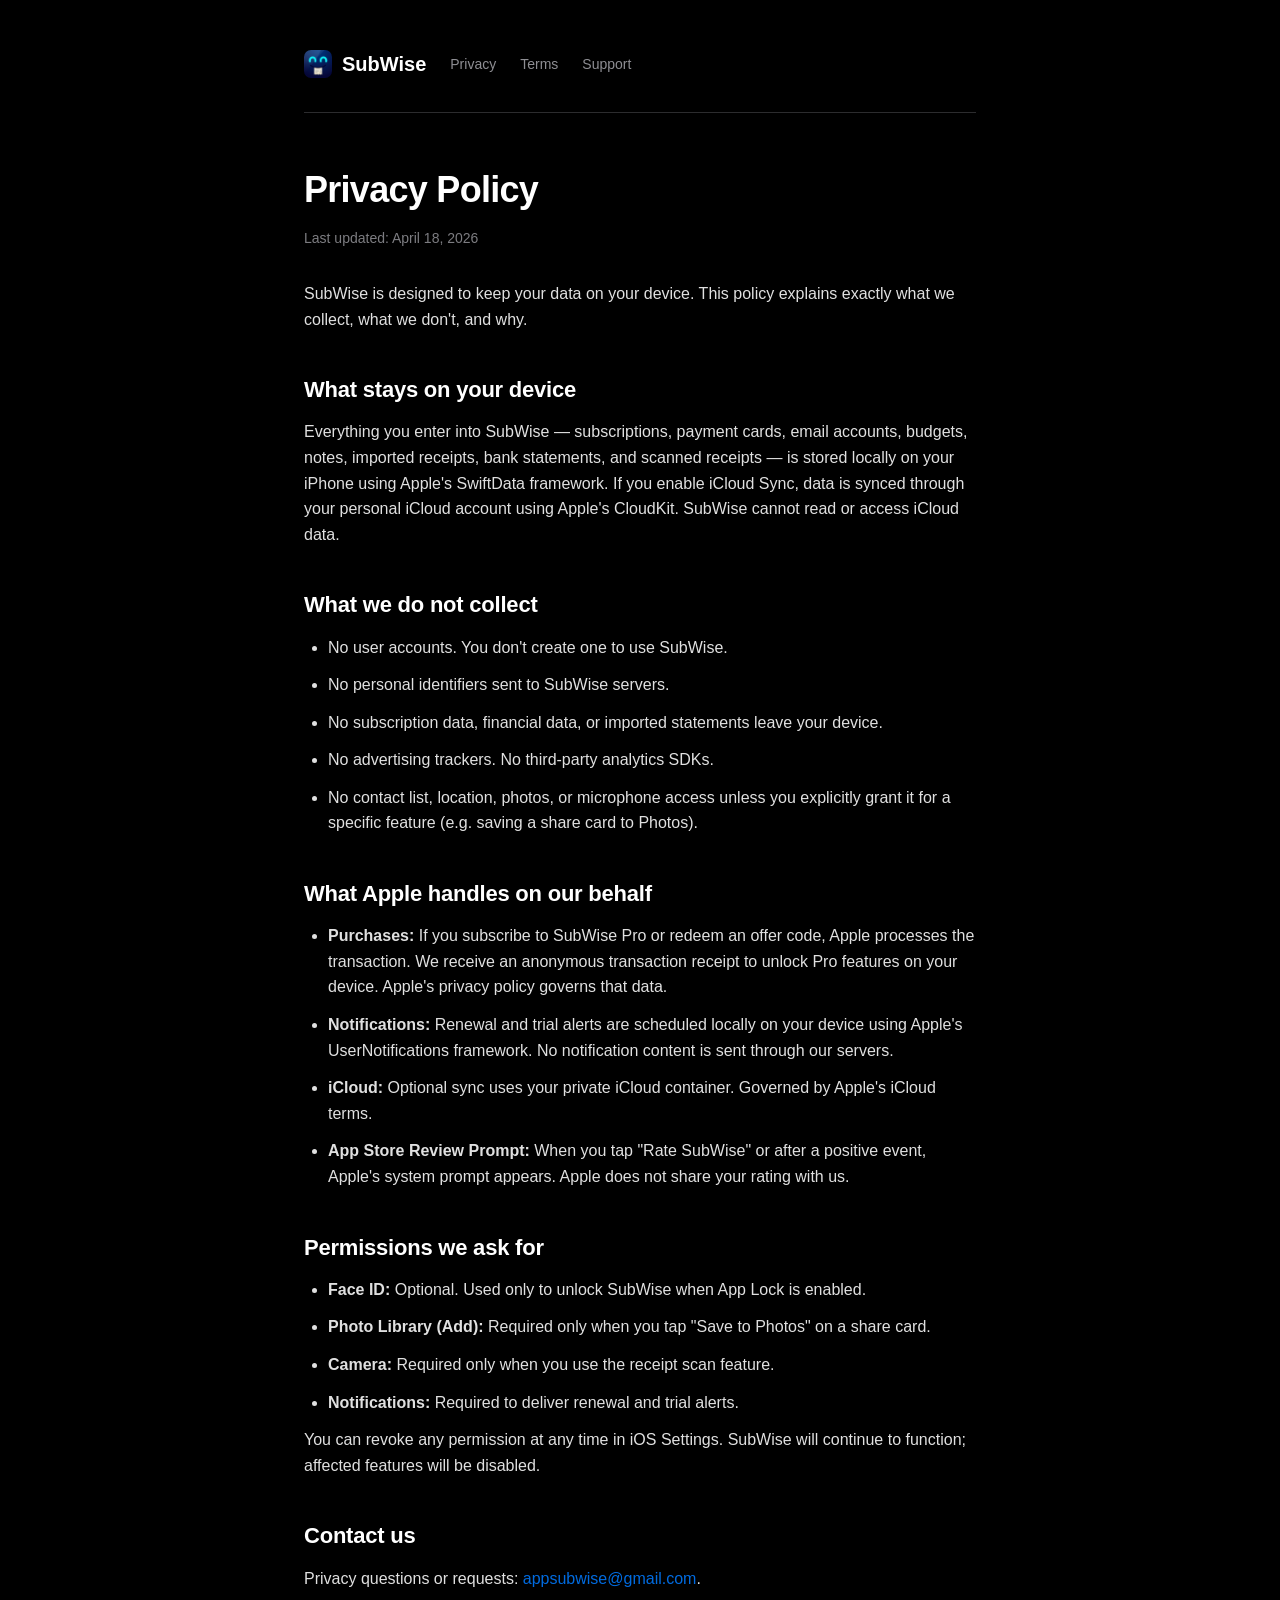
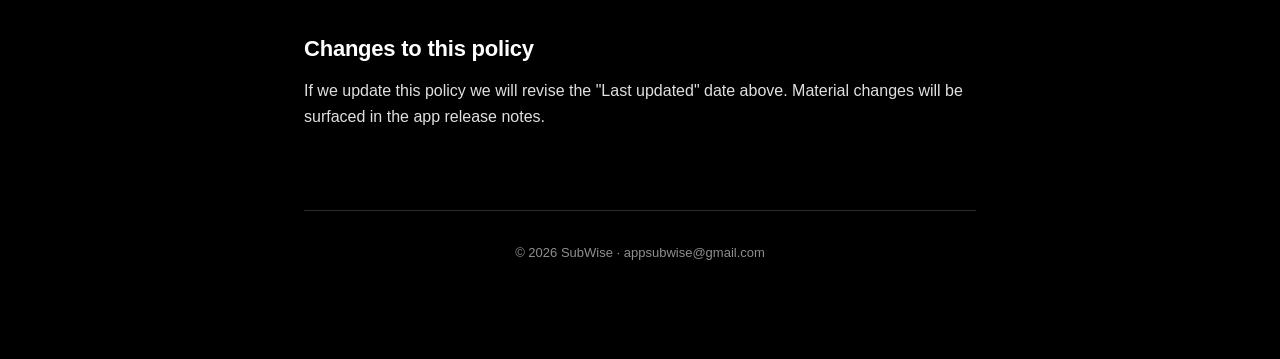
==== privacy.html @ 9da9d682 "Add app icon to nav, hero, favicon, OG image" ====
<!DOCTYPE html>
<html lang="en">
<head>
<meta charset="UTF-8">
<meta name="viewport" content="width=device-width, initial-scale=1.0">
<title>Privacy Policy — SubWise</title>
<link rel="icon" type="image/png" href="icon.png">
<link rel="apple-touch-icon" href="icon.png">
<link rel="stylesheet" href="style.css">
</head>
<body>
<div class="container">
  <nav>
    <a href="index.html" class="logo"><img src="icon.png" alt="">SubWise</a>
    <a href="privacy.html">Privacy</a>
    <a href="terms.html">Terms</a>
    <a href="support.html">Support</a>
  </nav>

  <h1>Privacy Policy</h1>
  <p class="meta">Last updated: April 18, 2026</p>

  <p>SubWise is designed to keep your data on your device. This policy explains exactly what we collect, what we don't, and why.</p>

  <h2>What stays on your device</h2>
  <p>Everything you enter into SubWise — subscriptions, payment cards, email accounts, budgets, notes, imported receipts, bank statements, and scanned receipts — is stored locally on your iPhone using Apple's SwiftData framework. If you enable iCloud Sync, data is synced through your personal iCloud account using Apple's CloudKit. SubWise cannot read or access iCloud data.</p>

  <h2>What we do not collect</h2>
  <ul>
    <li>No user accounts. You don't create one to use SubWise.</li>
    <li>No personal identifiers sent to SubWise servers.</li>
    <li>No subscription data, financial data, or imported statements leave your device.</li>
    <li>No advertising trackers. No third-party analytics SDKs.</li>
    <li>No contact list, location, photos, or microphone access unless you explicitly grant it for a specific feature (e.g. saving a share card to Photos).</li>
  </ul>

  <h2>What Apple handles on our behalf</h2>
  <ul>
    <li><strong>Purchases:</strong> If you subscribe to SubWise Pro or redeem an offer code, Apple processes the transaction. We receive an anonymous transaction receipt to unlock Pro features on your device. Apple's privacy policy governs that data.</li>
    <li><strong>Notifications:</strong> Renewal and trial alerts are scheduled locally on your device using Apple's UserNotifications framework. No notification content is sent through our servers.</li>
    <li><strong>iCloud:</strong> Optional sync uses your private iCloud container. Governed by Apple's iCloud terms.</li>
    <li><strong>App Store Review Prompt:</strong> When you tap "Rate SubWise" or after a positive event, Apple's system prompt appears. Apple does not share your rating with us.</li>
  </ul>

  <h2>Permissions we ask for</h2>
  <ul>
    <li><strong>Face ID:</strong> Optional. Used only to unlock SubWise when App Lock is enabled.</li>
    <li><strong>Photo Library (Add):</strong> Required only when you tap "Save to Photos" on a share card.</li>
    <li><strong>Camera:</strong> Required only when you use the receipt scan feature.</li>
    <li><strong>Notifications:</strong> Required to deliver renewal and trial alerts.</li>
  </ul>
  <p>You can revoke any permission at any time in iOS Settings. SubWise will continue to function; affected features will be disabled.</p>

  <h2>Contact us</h2>
  <p>Privacy questions or requests: <a href="mailto:appsubwise@gmail.com">appsubwise@gmail.com</a>.</p>

  <h2>Changes to this policy</h2>
  <p>If we update this policy we will revise the "Last updated" date above. Material changes will be surfaced in the app release notes.</p>

  <footer>
    &copy; 2026 SubWise &middot; <a href="mailto:appsubwise@gmail.com">appsubwise@gmail.com</a>
  </footer>
</div>
</body>
</html>
---- style.css ----
* { box-sizing: border-box; margin: 0; padding: 0; }

:root {
  --bg: #000;
  --card: #1C1C1E;
  --card-elev: #2C2C2E;
  --text: #fff;
  --text-secondary: #8E8E93;
  --accent: #007AFF;
  --border: #2C2C2E;
}

html, body {
  background: var(--bg);
  color: var(--text);
  font-family: -apple-system, BlinkMacSystemFont, 'SF Pro Text', 'Segoe UI', Roboto, sans-serif;
  line-height: 1.6;
  -webkit-font-smoothing: antialiased;
}

.container {
  max-width: 720px;
  margin: 0 auto;
  padding: 48px 24px 96px;
}

nav {
  display: flex;
  align-items: center;
  gap: 24px;
  padding-bottom: 32px;
  border-bottom: 1px solid var(--border);
  margin-bottom: 48px;
}

nav .logo {
  font-weight: 700;
  font-size: 20px;
  color: var(--text);
  text-decoration: none;
  display: inline-flex;
  align-items: center;
  gap: 10px;
}

nav .logo img {
  width: 28px;
  height: 28px;
  border-radius: 7px;
}

.hero-icon {
  width: 96px;
  height: 96px;
  border-radius: 22px;
  margin-bottom: 28px;
  box-shadow: 0 8px 32px rgba(0, 122, 255, 0.25);
}

nav a {
  color: var(--text-secondary);
  text-decoration: none;
  font-size: 14px;
}

nav a:hover { color: var(--text); }

h1 {
  font-size: 36px;
  font-weight: 700;
  margin-bottom: 8px;
  letter-spacing: -0.02em;
}

h2 {
  font-size: 22px;
  font-weight: 600;
  margin-top: 40px;
  margin-bottom: 12px;
  letter-spacing: -0.01em;
}

h3 {
  font-size: 17px;
  font-weight: 600;
  margin-top: 24px;
  margin-bottom: 8px;
}

p, li {
  color: var(--text);
  opacity: 0.88;
  margin-bottom: 12px;
  font-size: 16px;
}

ul, ol { padding-left: 24px; }

a { color: var(--accent); text-decoration: none; }
a:hover { text-decoration: underline; }

.meta {
  color: var(--text-secondary);
  font-size: 14px;
  margin-bottom: 32px;
}

.card {
  background: var(--card);
  border-radius: 16px;
  padding: 24px;
  margin-top: 24px;
}

.hero {
  padding: 64px 0 32px;
}

.hero h1 {
  font-size: 56px;
  letter-spacing: -0.03em;
  line-height: 1.05;
}

.hero p.lead {
  font-size: 20px;
  color: var(--text-secondary);
  margin-top: 16px;
  max-width: 540px;
}

footer {
  margin-top: 80px;
  padding-top: 32px;
  border-top: 1px solid var(--border);
  color: var(--text-secondary);
  font-size: 13px;
  text-align: center;
}

footer a { color: var(--text-secondary); }
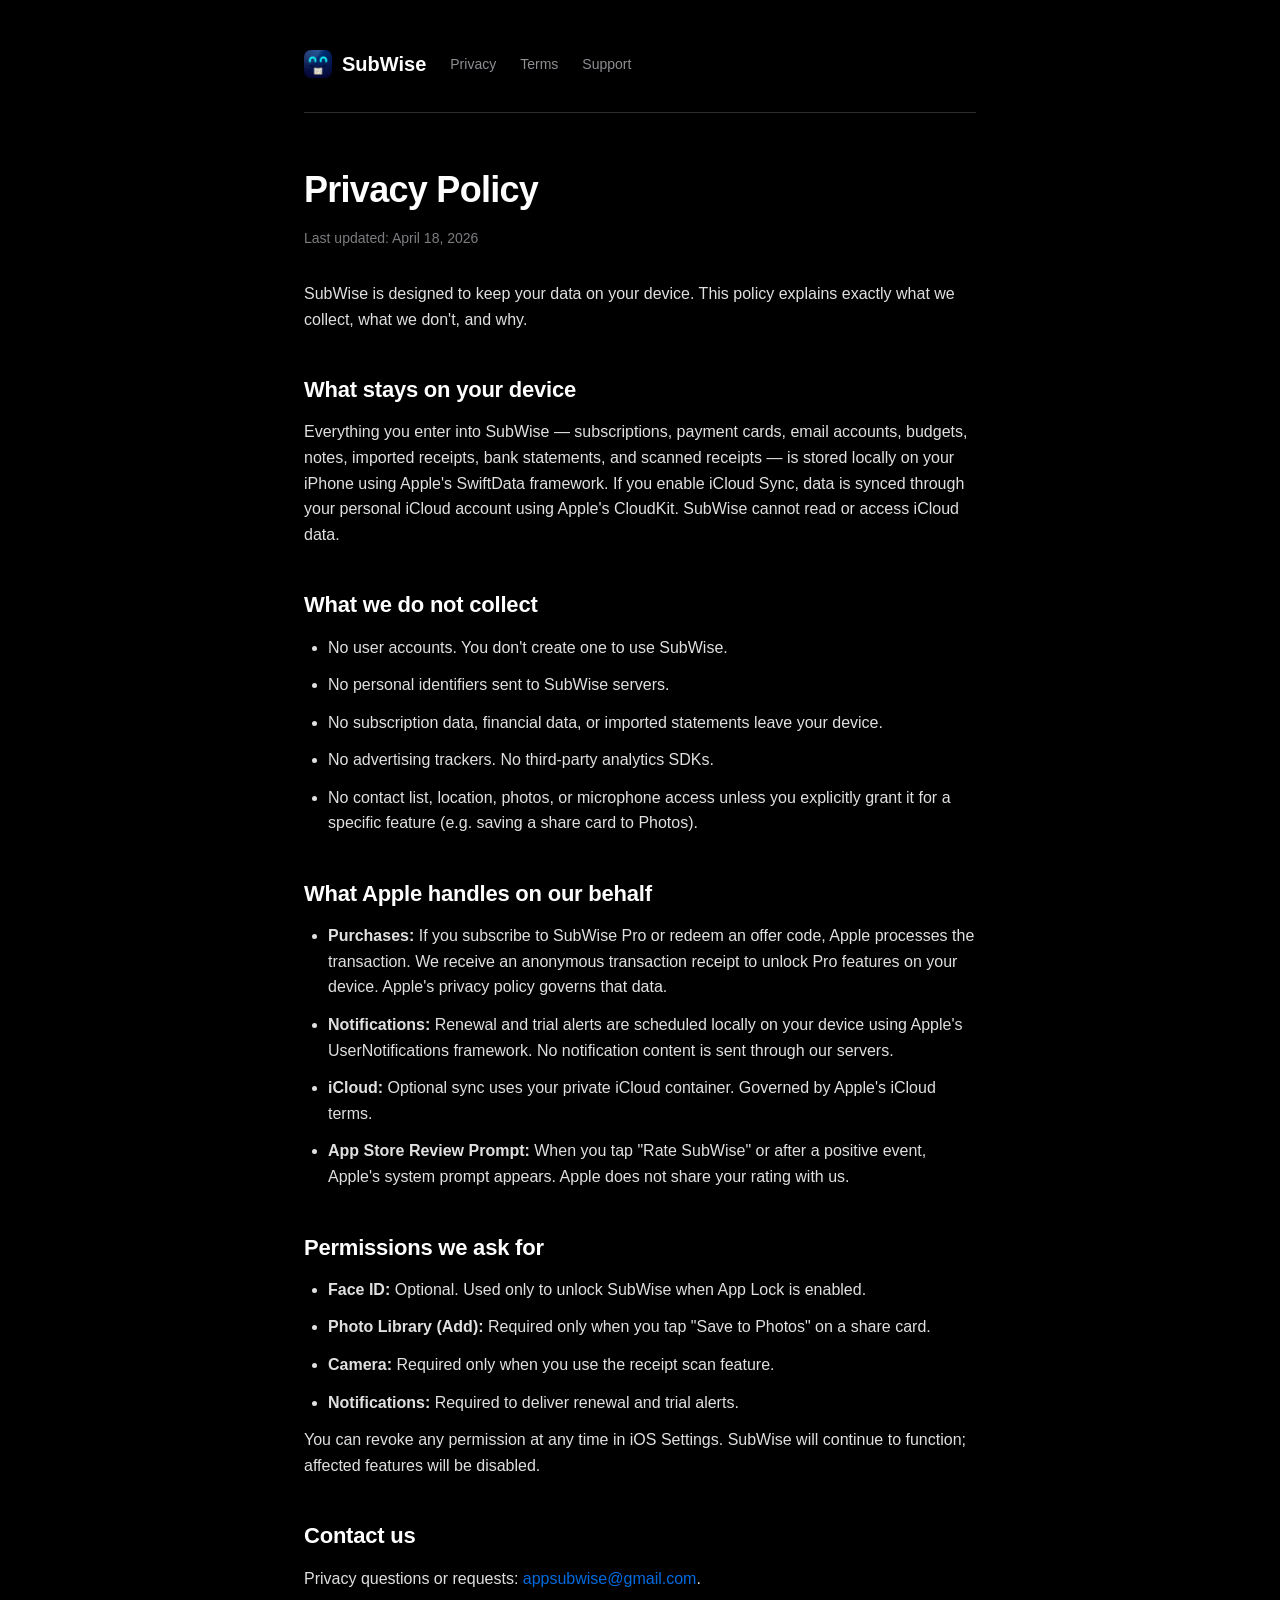
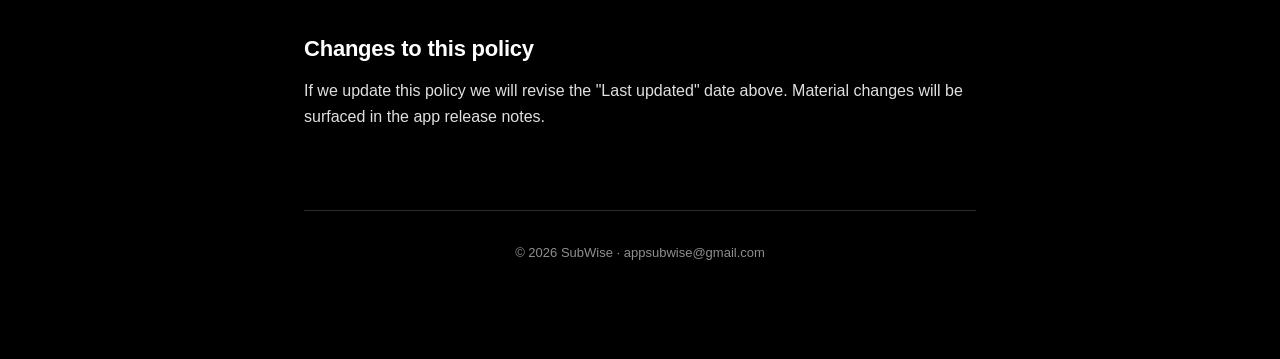
==== commit b1f6a3e3: "Switch to proper web logo set; hard-cap img sizes - Swap 1024px icon.png for logo-256.png + dedicate" ====
--- a/privacy.html
+++ b/privacy.html
@@ -4,14 +4,15 @@
 <meta charset="UTF-8">
 <meta name="viewport" content="width=device-width, initial-scale=1.0">
 <title>Privacy Policy — SubWise</title>
-<link rel="icon" type="image/png" href="icon.png">
-<link rel="apple-touch-icon" href="icon.png">
+<link rel="icon" type="image/png" sizes="32x32" href="favicon-32.png">
+<link rel="icon" type="image/png" sizes="16x16" href="favicon-16.png">
+<link rel="apple-touch-icon" href="apple-touch-icon.png">
 <link rel="stylesheet" href="style.css">
 </head>
 <body>
 <div class="container">
   <nav>
-    <a href="index.html" class="logo"><img src="icon.png" alt="">SubWise</a>
+    <a href="index.html" class="logo"><img src="logo-256.png" alt="" width="28" height="28">SubWise</a>
     <a href="privacy.html">Privacy</a>
     <a href="terms.html">Terms</a>
     <a href="support.html">Support</a>
--- a/style.css
+++ b/style.css
@@ -44,16 +44,20 @@
 }
 
 nav .logo img {
-  width: 28px;
-  height: 28px;
+  width: 28px !important;
+  height: 28px !important;
+  max-width: 28px;
   border-radius: 7px;
+  display: block;
 }
 
-.hero-icon {
-  width: 96px;
-  height: 96px;
-  border-radius: 22px;
-  margin-bottom: 28px;
+img.hero-icon {
+  width: 88px !important;
+  height: 88px !important;
+  max-width: 88px;
+  border-radius: 20px;
+  margin-bottom: 24px;
+  display: block;
   box-shadow: 0 8px 32px rgba(0, 122, 255, 0.25);
 }
 
